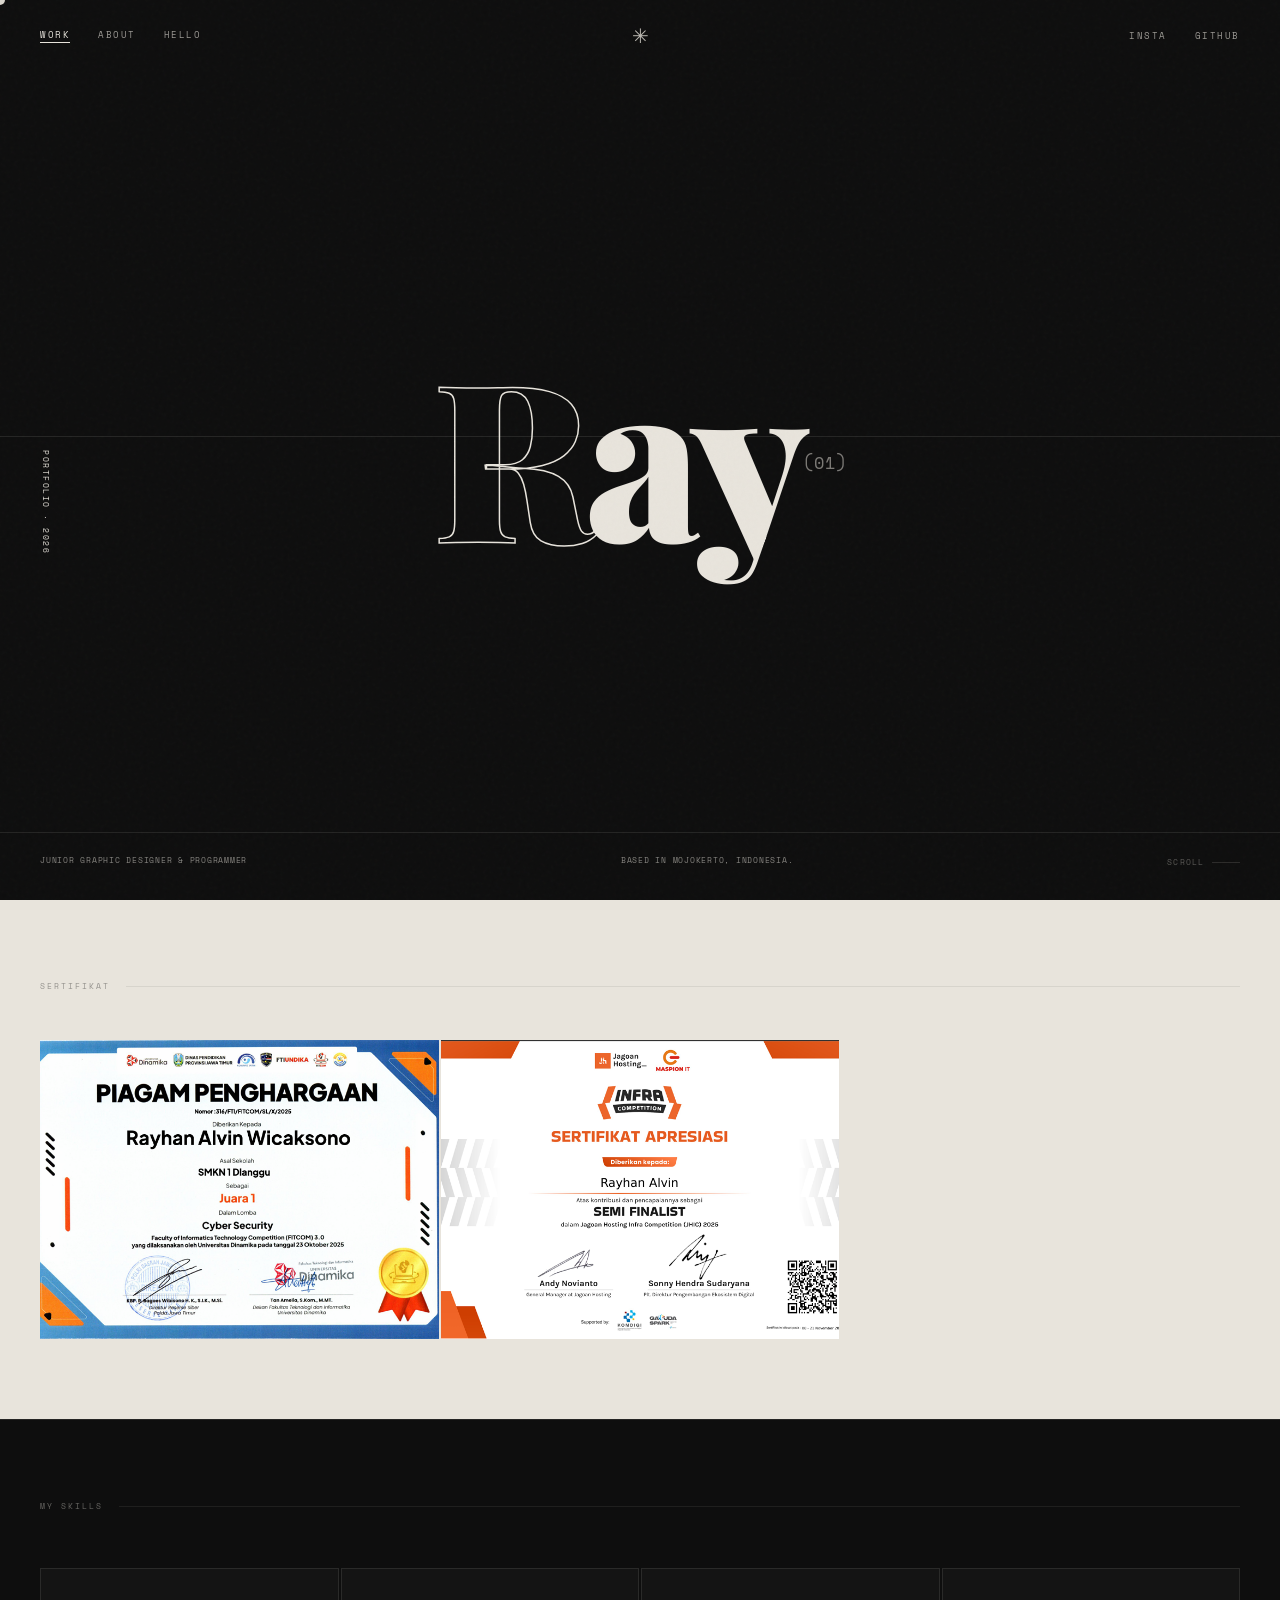
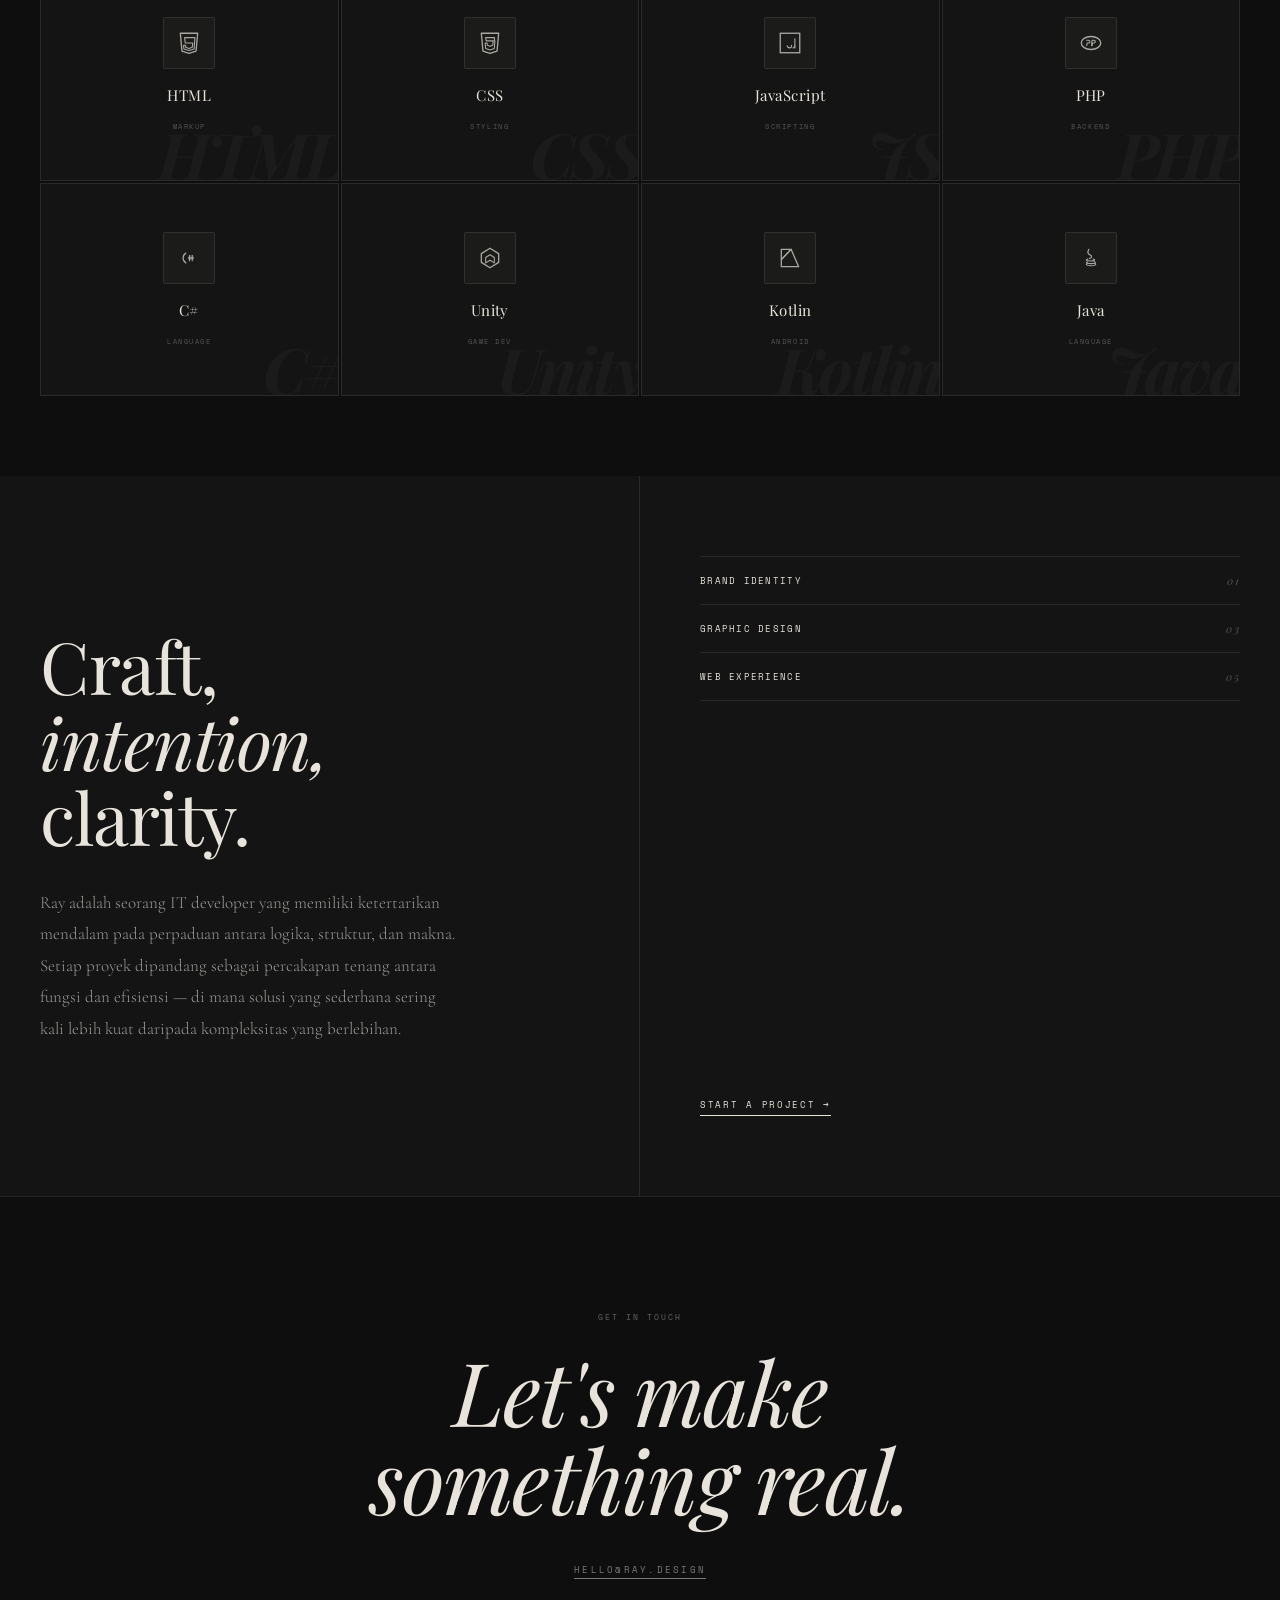
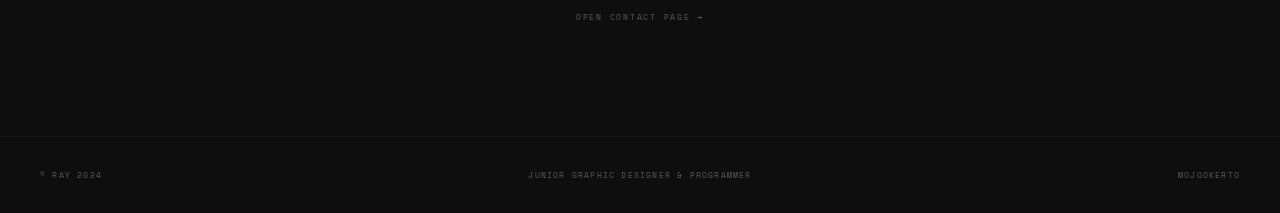
==== index.html @ fd2393e9 "publishing" ====
<!doctype html>
<html lang="en">
  <head>
    <meta charset="UTF-8" />
    <meta name="viewport" content="width=device-width, initial-scale=1.0" />
    <title>Ray — Visual Designer</title>
    <link
      href="https://fonts.googleapis.com/css2?family=Playfair+Display:ital,wght@0,400;0,700;0,900;1,400;1,700&family=Cormorant+Garamond:ital,wght@0,300;0,400;0,600;1,300;1,400&family=Space+Mono:wght@400;700&display=swap"
      rel="stylesheet"
    />
    <link rel="stylesheet" href="css/style.css" />
  </head>

  <body>
    <div class="cursor" id="cursor"></div>

    <!-- ══ HERO ══ -->
    <section id="hero">
      <nav>
        <div class="nav-group">
          <a class="nav-link active" href="work.html">Work</a>
          <a class="nav-link" href="about.html">About</a>
          <a class="nav-link" href="contact.html">Hello</a>
        </div>
        <span class="nav-center">✳</span>
        <div class="nav-group">
          <a class="nav-link" href="https://www.instagram.com/meofcrayy/" target="_blank" rel="noopener">Insta</a>
          <a class="nav-link" href="https://github.com/pace-beepbeep" target="_blank" rel="noopener">GitHub</a>
        </div>
      </nav>

      <span class="edition-label">Portfolio · 2026</span>

      <div class="hero-wrap">
        <div class="hero-line"></div>
        <h1 class="hero-name">
          <span class="outline-letter">R</span>ay<sup>(01)</sup>
        </h1>
      </div>

      <div class="bio-strip">
        <p class="bio-text">Junior Graphic Designer &amp; Programmer<br /></p>
        <div class="bio-right">
          <p class="bio-text">Based in Mojokerto, Indonesia.</p>
        </div>
        <p class="scroll-hint">Scroll</p>
      </div>
    </section>

    <!-- ══ WORK ══ -->
    <section id="work">
      <p class="section-label">Sertifikat</p>
      <div class="work-grid" id="cert-grid">
        <!-- Diisi otomatis oleh script/index.js -->
      </div>
      <p class="cert-empty" id="cert-empty" style="display: none">
        Belum ada sertifikat. Tambahkan di <code>script/index.js</code>.
      </p>
    </section>

    <!-- ══ LIGHTBOX ══ -->
    <div
      class="lightbox"
      id="lightbox"
      role="dialog"
      aria-modal="true"
      aria-label="Certificate viewer"
    >
      <button class="lightbox-close" id="lightbox-close" aria-label="Close">
        ✕
      </button>
      <div class="lightbox-inner">
        <img class="lightbox-img" id="lightbox-img" src="" alt="" />
        <div class="lightbox-caption">
          <p class="lightbox-title" id="lightbox-title"></p>
          <p class="lightbox-tag" id="lightbox-tag"></p>
        </div>
      </div>
    </div>

    <!-- ══ SKILLS ══ -->
    <section id="skills">
      <p class="section-label skill-section-label">My Skills</p>
      <div class="skills-grid">
        <div class="skill-card" data-skill="HTML">
          <div class="skill-icon-wrap">
            <svg
              viewBox="0 0 24 24"
              fill="none"
              xmlns="http://www.w3.org/2000/svg"
              class="skill-svg"
            >
              <path
                d="M4 3L5.5 19.5L12 21.5L18.5 19.5L20 3H4Z"
                stroke="currentColor"
                stroke-width="1.2"
                stroke-linejoin="round"
              />
              <path
                d="M16 7H8L8.5 12H15.5L15 16L12 17L9 16L8.8 14H7L7.3 17.5L12 19L16.7 17.5L17.5 7H16Z"
                stroke="currentColor"
                stroke-width="1"
                stroke-linejoin="round"
              />
            </svg>
          </div>
          <span class="skill-name">HTML</span>
          <span class="skill-tag">Markup</span>
        </div>

        <div class="skill-card" data-skill="CSS">
          <div class="skill-icon-wrap">
            <svg
              viewBox="0 0 24 24"
              fill="none"
              xmlns="http://www.w3.org/2000/svg"
              class="skill-svg"
            >
              <path
                d="M4 3L5.5 19.5L12 21.5L18.5 19.5L20 3H4Z"
                stroke="currentColor"
                stroke-width="1.2"
                stroke-linejoin="round"
              />
              <path
                d="M16 7H8L8.5 10H15L14.5 14L12 15L9.5 14L9.3 12H7.5L8 17L12 18.5L16 17L16.5 10H16L16.2 7H16Z"
                stroke="currentColor"
                stroke-width="1"
                stroke-linejoin="round"
              />
            </svg>
          </div>
          <span class="skill-name">CSS</span>
          <span class="skill-tag">Styling</span>
        </div>

        <div class="skill-card" data-skill="JS">
          <div class="skill-icon-wrap">
            <svg
              viewBox="0 0 24 24"
              fill="none"
              xmlns="http://www.w3.org/2000/svg"
              class="skill-svg"
            >
              <rect
                x="3"
                y="3"
                width="18"
                height="18"
                stroke="currentColor"
                stroke-width="1.2"
              />
              <path
                d="M13.5 14C13.5 15.5 12.8 16.5 11.5 16.5C10.3 16.5 9.5 15.7 9.3 14.5"
                stroke="currentColor"
                stroke-width="1"
                stroke-linecap="round"
              />
              <path
                d="M16.5 14.5C16.3 15.7 15.8 16.5 14.8 16.5"
                stroke="currentColor"
                stroke-width="1"
                stroke-linecap="round"
              />
              <line
                x1="16.5"
                y1="8"
                x2="16.5"
                y2="16.5"
                stroke="currentColor"
                stroke-width="1"
                stroke-linecap="round"
              />
            </svg>
          </div>
          <span class="skill-name">JavaScript</span>
          <span class="skill-tag">Scripting</span>
        </div>

        <div class="skill-card" data-skill="PHP">
          <div class="skill-icon-wrap">
            <svg
              viewBox="0 0 24 24"
              fill="none"
              xmlns="http://www.w3.org/2000/svg"
              class="skill-svg"
            >
              <ellipse
                cx="12"
                cy="12"
                rx="9"
                ry="6"
                stroke="currentColor"
                stroke-width="1.2"
              />
              <path
                d="M8 9.5H9.5C10.5 9.5 11 10 11 10.8C11 11.6 10.5 12 9.5 12H8.5L8 14.5"
                stroke="currentColor"
                stroke-width="1"
                stroke-linecap="round"
                stroke-linejoin="round"
              />
              <path
                d="M13 14.5L13.5 12H14.5C15.5 12 16 11.5 16 10.5C16 9.7 15.5 9.5 14.5 9.5H13L12.5 14.5"
                stroke="currentColor"
                stroke-width="1"
                stroke-linecap="round"
                stroke-linejoin="round"
              />
            </svg>
          </div>
          <span class="skill-name">PHP</span>
          <span class="skill-tag">Backend</span>
        </div>

        <div class="skill-card" data-skill="C#">
          <div class="skill-icon-wrap">
            <svg
              viewBox="0 0 24 24"
              fill="none"
              xmlns="http://www.w3.org/2000/svg"
              class="skill-svg"
            >
              <path
                d="M9 7.5C7.5 8.5 6.5 10.1 6.5 12C6.5 13.9 7.5 15.5 9 16.5"
                stroke="currentColor"
                stroke-width="1.2"
                stroke-linecap="round"
              />
              <line
                x1="12.5"
                y1="9.5"
                x2="12.5"
                y2="14.5"
                stroke="currentColor"
                stroke-width="1"
                stroke-linecap="round"
              />
              <line
                x1="15"
                y1="9.5"
                x2="15"
                y2="14.5"
                stroke="currentColor"
                stroke-width="1"
                stroke-linecap="round"
              />
              <line
                x1="11.5"
                y1="11.3"
                x2="16"
                y2="11.3"
                stroke="currentColor"
                stroke-width="1"
                stroke-linecap="round"
              />
              <line
                x1="11.5"
                y1="12.7"
                x2="16"
                y2="12.7"
                stroke="currentColor"
                stroke-width="1"
                stroke-linecap="round"
              />
            </svg>
          </div>
          <span class="skill-name">C#</span>
          <span class="skill-tag">Language</span>
        </div>

        <div class="skill-card" data-skill="Unity">
          <div class="skill-icon-wrap">
            <svg
              viewBox="0 0 24 24"
              fill="none"
              xmlns="http://www.w3.org/2000/svg"
              class="skill-svg"
            >
              <polygon
                points="12,3 20,8 20,16 12,21 4,16 4,8"
                stroke="currentColor"
                stroke-width="1.2"
                stroke-linejoin="round"
              />
              <path
                d="M12 9L16 11.5V16.5L12 14L8 16.5V11.5L12 9Z"
                stroke="currentColor"
                stroke-width="1"
                stroke-linejoin="round"
              />
            </svg>
          </div>
          <span class="skill-name">Unity</span>
          <span class="skill-tag">Game Dev</span>
        </div>

        <div class="skill-card" data-skill="Kotlin">
          <div class="skill-icon-wrap">
            <svg
              viewBox="0 0 24 24"
              fill="none"
              xmlns="http://www.w3.org/2000/svg"
              class="skill-svg"
            >
              <path
                d="M4 4H13L4 13.5V4Z"
                stroke="currentColor"
                stroke-width="1.2"
                stroke-linejoin="round"
              />
              <path
                d="M4 13.5L13 4L20 20H4V13.5Z"
                stroke="currentColor"
                stroke-width="1.2"
                stroke-linejoin="round"
              />
            </svg>
          </div>
          <span class="skill-name">Kotlin</span>
          <span class="skill-tag">Android</span>
        </div>

        <div class="skill-card" data-skill="Java">
          <div class="skill-icon-wrap">
            <svg
              viewBox="0 0 24 24"
              fill="none"
              xmlns="http://www.w3.org/2000/svg"
              class="skill-svg"
            >
              <path
                d="M10 4C10 4 8.5 6.5 9.5 8C10.5 9.5 12.5 9 12.5 10.5C12.5 12 10.5 12.5 10.5 12.5"
                stroke="currentColor"
                stroke-width="1.1"
                stroke-linecap="round"
              />
              <path
                d="M8.5 17C8.5 17 7 17.5 8 18.3C9.5 19.5 14.5 19.5 16 18.3C17 17.5 15.5 17 15.5 17"
                stroke="currentColor"
                stroke-width="1"
                stroke-linecap="round"
              />
              <path
                d="M9 15.5C9 15.5 7 16 8.5 16.8C9.5 17.3 14 17.3 15.5 16.8C17 16 15 15.5 15 15.5"
                stroke="currentColor"
                stroke-width="1"
                stroke-linecap="round"
              />
              <path
                d="M14 13C14 13 16 13.7 15 14.3C14.5 14.6 13 14.7 11.5 14.7C10 14.7 8.5 14.5 8 14.3C7 13.7 9 13 9 13"
                stroke="currentColor"
                stroke-width="1"
                stroke-linecap="round"
              />
            </svg>
          </div>
          <span class="skill-name">Java</span>
          <span class="skill-tag">Language</span>
        </div>
      </div>
    </section>

    <!-- ══ ABOUT ══ -->
    <section id="about">
      <div class="about-left">
        <h2 class="about-heading">
          Craft,<br /><em>intention,</em><br />clarity.
        </h2>
        <p class="about-body">
          Ray adalah seorang IT developer yang memiliki ketertarikan mendalam
          pada perpaduan antara logika, struktur, dan makna. Setiap proyek
          dipandang sebagai percakapan tenang antara fungsi dan efisiensi — di
          mana solusi yang sederhana sering kali lebih kuat daripada
          kompleksitas yang berlebihan.
        </p>
      </div>
      <div class="about-right">
        <ul class="skills-list">
          <li><span>Brand Identity</span><span class="skill-num">01</span></li>
          <li><span>Graphic Design</span><span class="skill-num">03</span></li>
          <li><span>Web Experience</span><span class="skill-num">05</span></li>
        </ul>
        <a class="about-cta" href="#contact">Start a project →</a>
      </div>
    </section>

    <!-- ══ CONTACT ══ -->
    <section id="contact">
      <p class="contact-eyebrow">Get in touch</p>
      <h2 class="contact-heading">Let's make<br />something real.</h2>
      <a class="contact-email" href="mailto:hello@ray.design"
        >hello@ray.design</a
      >
      <a class="contact-cta-page" href="contact.html">Open contact page →</a>
    </section>

    <!-- ══ FOOTER ══ -->
    <footer>
      <span>© Ray 2024</span>
      <span>Junior Graphic Designer &amp; Programmer</span>
      <span>Mojookerto</span>
    </footer>

    <script src="script/index.js"></script>
  </body>
</html>
---- css/style.css ----
*, *::before, *::after {
    margin: 0; padding: 0; box-sizing: border-box;
  }

  :root {
    --bg: #0e0e0e;
    --bg-alt: #141414;
    --ink: #e8e4dc;
    --ink-muted: rgba(232,228,220,0.45);
    --ink-faint: rgba(232,228,220,0.1);
    --white: #1a1a1a;
    --serif: 'Playfair Display', Georgia, serif;
    --serif2: 'Cormorant Garamond', Georgia, serif;
    --mono: 'Space Mono', monospace;
  }

  html { scroll-behavior: smooth; }

  body {
    background: var(--bg);
    color: var(--ink);
    font-family: var(--mono);
    cursor: none;
    overflow-x: hidden;
  }

  /* ── CUSTOM CURSOR ── */
  .cursor {
    position: fixed;
    width: 10px; height: 10px;
    background: var(--ink);
    border-radius: 50%;
    pointer-events: none;
    transform: translate(-50%, -50%);
    transition: width 0.2s, height 0.2s, opacity 0.2s;
    z-index: 9999;
    mix-blend-mode: difference;
  }
  .cursor.expanded {
    width: 44px; height: 44px;
    background: transparent;
    border: 1px solid var(--ink);
  }

  /* ── GRAIN OVERLAY ── */
  body::after {
    content: '';
    position: fixed;
    inset: 0;
    background-image: url("data:image/svg+xml,%3Csvg viewBox='0 0 256 256' xmlns='http://www.w3.org/2000/svg'%3E%3Cfilter id='noise'%3E%3CfeTurbulence type='fractalNoise' baseFrequency='0.9' numOctaves='4' stitchTiles='stitch'/%3E%3C/filter%3E%3Crect width='100%25' height='100%25' filter='url(%23noise)' opacity='0.035'/%3E%3C/svg%3E");
    pointer-events: none;
    z-index: 9998;
    opacity: 0.6;
  }

  /* ── PAGE SECTIONS ── */
  section { min-height: 100vh; }

  /* ══════════════════════════════
     HERO
  ══════════════════════════════ */
  #hero {
    position: relative;
    display: flex;
    flex-direction: column;
    background: var(--bg);
    overflow: hidden;
  }

  /* NAV */
  nav {
    display: flex;
    justify-content: space-between;
    align-items: center;
    padding: 28px 40px;
    position: relative;
    z-index: 10;
    animation: fadeUp 1s 0.1s both;
  }
  .nav-group { display: flex; gap: 28px; }
  .nav-link {
    font-size: 8.5px;
    letter-spacing: 0.18em;
    text-transform: uppercase;
    color: var(--ink);
    text-decoration: none;
    opacity: 0.65;
    transition: opacity 0.25s;
  }
  .nav-link:hover { opacity: 1; }
  .nav-link.active {
    opacity: 1;
    border-bottom: 1px solid var(--ink);
    padding-bottom: 1px;
  }
  .nav-center {
    position: absolute;
    left: 50%;
    transform: translateX(-50%);
    font-size: 20px;
    line-height: 1;
    opacity: 0.8;
    animation: spin 20s linear infinite;
  }
  @keyframes spin { to { transform: translateX(-50%) rotate(360deg); } }

  /* EDITION LABEL */
  .edition-label {
    position: absolute;
    left: 40px;
    top: 50%;
    transform: translateY(-50%) rotate(180deg);
    font-size: 7.5px;
    letter-spacing: 0.2em;
    text-transform: uppercase;
    color: var(--ink);
    opacity: 0.35;
    writing-mode: vertical-lr;
    animation: fadeUp 1.2s 0.6s both;
  }

  /* HERO NAME */
  .hero-wrap {
    flex: 1;
    display: flex;
    align-items: center;
    justify-content: center;
    padding: 0 80px;
    position: relative;
  }
  .hero-name {
    font-family: var(--serif);
    font-size: clamp(110px, 22vw, 220px);
    font-weight: 900;
    letter-spacing: -0.03em;
    line-height: 0.85;
    color: var(--ink);
    position: relative;
    z-index: 2;
    animation: nameReveal 1.4s 0.3s cubic-bezier(0.16, 1, 0.3, 1) both;
    user-select: none;
  }
  .hero-name .outline-letter {
    -webkit-text-stroke: 1.5px var(--ink);
    color: transparent;
  }
  .hero-name sup {
    font-family: var(--mono);
    font-size: clamp(11px, 1.5vw, 17px);
    font-weight: 400;
    vertical-align: super;
    letter-spacing: 0.05em;
    opacity: 0.5;
    -webkit-text-stroke: 0;
    color: var(--ink);
  }

  /* Decorative line across hero */
  .hero-line {
    position: absolute;
    left: 0; right: 0;
    height: 1px;
    background: var(--ink-faint);
    top: 48%;
    z-index: 1;
    animation: expandLine 1.2s 0.8s ease both;
    transform-origin: center;
  }
  @keyframes expandLine { from { transform: scaleX(0); } to { transform: scaleX(1); } }

  /* BIO */
  .bio-strip {
    display: flex;
    justify-content: space-between;
    align-items: flex-end;
    padding: 20px 40px 32px;
    border-top: 1px solid var(--ink-faint);
    animation: fadeUp 1s 0.9s both;
  }
  .bio-text {
    font-size: 7.5px;
    letter-spacing: 0.1em;
    line-height: 2;
    text-transform: uppercase;
    opacity: 0.55;
    max-width: 300px;
  }
  .bio-right { text-align: right; }
  .scroll-hint {
    font-size: 7.5px;
    letter-spacing: 0.15em;
    text-transform: uppercase;
    opacity: 0.35;
    display: flex;
    align-items: center;
    gap: 8px;
  }
  .scroll-hint::after {
    content: '';
    display: block;
    width: 28px; height: 1px;
    background: var(--ink);
    opacity: 0.4;
  }

  /* ══════════════════════════════
     WORK SECTION
  ══════════════════════════════ */
  #work {
    background: var(--ink);
    color: var(--white);
    padding: 80px 40px;
    min-height: auto;
  }
  .section-label {
    font-size: 8px;
    letter-spacing: 0.25em;
    text-transform: uppercase;
    opacity: 0.4;
    margin-bottom: 48px;
    display: flex;
    align-items: center;
    gap: 16px;
  }
  .section-label::after {
    content: '';
    flex: 1;
    height: 1px;
    background: currentColor;
    opacity: 0.2;
  }

  .work-grid {
    display: grid;
    grid-template-columns: repeat(3, 1fr);
    gap: 2px;
  }
  .work-item {
    position: relative;
    aspect-ratio: 4/3;
    overflow: hidden;
    background: #1a1a1a;
    cursor: none;
  }
  .work-item:hover .work-overlay { opacity: 1; }
  .work-item:hover .work-img { transform: scale(1.04); }
  .work-img {
    width: 100%; height: 100%;
    object-fit: cover;
    display: block;
    transition: transform 0.6s cubic-bezier(0.16,1,0.3,1);
    background: linear-gradient(135deg, #1c1c1c 0%, #333 100%);
  }
  .work-placeholder {
    width: 100%; height: 100%;
    display: flex;
    align-items: center;
    justify-content: center;
    transition: transform 0.6s cubic-bezier(0.16,1,0.3,1);
  }
  .work-placeholder-inner {
    font-family: var(--serif);
    font-style: italic;
    font-size: 13px;
    color: rgba(255,255,255,0.15);
    letter-spacing: 0.1em;
  }
  .work-overlay {
    position: absolute;
    inset: 0;
    background: rgba(14,14,14,0.85);
    display: flex;
    flex-direction: column;
    justify-content: flex-end;
    padding: 24px;
    opacity: 0;
    transition: opacity 0.35s;
  }
  .work-title {
    font-family: var(--serif);
    font-size: 22px;
    font-weight: 400;
    color: var(--white);
    margin-bottom: 6px;
  }
  .work-tag {
    font-size: 8px;
    letter-spacing: 0.2em;
    text-transform: uppercase;
    opacity: 0.5;
  }

  /* Certificate image inside work-item */
  .cert-img {
    width: 100%; height: 100%;
    object-fit: cover;
    display: block;
    transition: transform 0.6s cubic-bezier(0.16,1,0.3,1);
  }
  .cert-item:hover .cert-img { transform: scale(1.04); }

  /* Broken image fallback */
  .cert-broken {
    background: linear-gradient(135deg, #1c1c1c 0%, #2a2a2a 100%);
    display: flex; align-items: center; justify-content: center;
  }
  .cert-broken::after {
    content: 'Gambar tidak ditemukan';
    font-size: 8px;
    letter-spacing: 0.15em;
    text-transform: uppercase;
    color: rgba(232,228,220,0.2);
  }

  /* Cert overlay text overrides */
  .cert-overlay .work-title {
    color: #ffffff;
    font-weight: 700;
  }
  .cert-overlay .work-tag {
    color: #ffffff;
    opacity: 0.75;
  }

  /* Cert overlay extras */
  .cert-num {
    font-family: var(--serif);
    font-style: italic;
    font-size: 11px;
    opacity: 0.3;
    margin-bottom: auto;
    display: block;
  }
  .cert-view-hint {
    font-size: 7px;
    letter-spacing: 0.18em;
    text-transform: uppercase;
    opacity: 0.4;
    margin-top: 6px;
    display: block;
  }

  /* Empty state */
  .cert-empty {
    text-align: center;
    padding: 64px 40px;
    font-size: 8px;
    letter-spacing: 0.18em;
    text-transform: uppercase;
    opacity: 0.3;
  }
  .cert-empty code {
    font-family: var(--mono);
    background: var(--ink-faint);
    padding: 2px 6px;
    border-radius: 2px;
    opacity: 1;
  }

  /* ══════════════════════════════
     LIGHTBOX
  ══════════════════════════════ */
  .lightbox {
    position: fixed;
    inset: 0;
    background: rgba(10,10,10,0.96);
    z-index: 10000;
    display: flex;
    align-items: center;
    justify-content: center;
    opacity: 0;
    pointer-events: none;
    transition: opacity 0.35s;
    backdrop-filter: blur(6px);
  }
  .lightbox.active {
    opacity: 1;
    pointer-events: all;
  }
  .lightbox-close {
    position: absolute;
    top: 28px; right: 36px;
    background: none;
    border: 1px solid var(--ink-faint);
    color: var(--ink);
    font-size: 14px;
    width: 40px; height: 40px;
    border-radius: 50%;
    cursor: none;
    display: flex; align-items: center; justify-content: center;
    transition: border-color 0.25s, opacity 0.25s;
    opacity: 0.5;
  }
  .lightbox-close:hover { opacity: 1; border-color: var(--ink); }
  .lightbox-inner {
    display: flex;
    flex-direction: column;
    align-items: center;
    gap: 24px;
    max-width: min(90vw, 900px);
    max-height: 90vh;
    animation: fadeUp 0.4s cubic-bezier(0.16,1,0.3,1);
  }
  .lightbox-img {
    max-width: 100%;
    max-height: 70vh;
    object-fit: contain;
    border: 1px solid var(--ink-faint);
    display: block;
  }
  .lightbox-caption { text-align: center; }
  .lightbox-title {
    font-family: var(--serif);
    font-size: 20px;
    font-weight: 400;
    letter-spacing: -0.01em;
    margin-bottom: 6px;
  }
  .lightbox-tag {
    font-size: 7.5px;
    letter-spacing: 0.2em;
    text-transform: uppercase;
    opacity: 0.4;
  }

  /* ══════════════════════════════
     SKILLS SECTION
  ══════════════════════════════ */
  #skills {
    background: var(--bg);
    padding: 80px 40px;
    min-height: auto;
    border-top: 1px solid var(--ink-faint);
  }
  .skill-section-label {
    color: var(--ink);
    margin-bottom: 56px;
  }
  .skills-grid {
    display: grid;
    grid-template-columns: repeat(4, 1fr);
    gap: 2px;
  }
  .skill-card {
    position: relative;
    display: flex;
    flex-direction: column;
    align-items: center;
    justify-content: center;
    gap: 16px;
    padding: 48px 24px;
    border: 1px solid var(--ink-faint);
    background: var(--bg-alt);
    cursor: none;
    overflow: hidden;
    transition: border-color 0.35s, background 0.35s;
  }
  .skill-card::before {
    content: attr(data-skill);
    position: absolute;
    bottom: -10px;
    right: -4px;
    font-family: var(--serif);
    font-style: italic;
    font-size: 64px;
    font-weight: 700;
    color: var(--ink);
    opacity: 0.03;
    letter-spacing: -0.04em;
    pointer-events: none;
    transition: opacity 0.4s, transform 0.4s;
    transform: translateY(6px);
  }
  .skill-card:hover::before {
    opacity: 0.07;
    transform: translateY(0);
  }
  .skill-card:hover {
    border-color: rgba(232,228,220,0.2);
    background: #181818;
  }
  .skill-card:hover .skill-icon-wrap {
    transform: translateY(-4px);
  }
  .skill-icon-wrap {
    width: 52px;
    height: 52px;
    display: flex;
    align-items: center;
    justify-content: center;
    border: 1px solid var(--ink-faint);
    border-radius: 2px;
    padding: 12px;
    transition: transform 0.4s cubic-bezier(0.16,1,0.3,1), border-color 0.35s;
    background: rgba(232,228,220,0.03);
  }
  .skill-card:hover .skill-icon-wrap {
    border-color: rgba(232,228,220,0.25);
  }
  .skill-svg {
    width: 100%;
    height: 100%;
    color: var(--ink);
    opacity: 0.7;
    transition: opacity 0.3s;
  }
  .skill-card:hover .skill-svg {
    opacity: 1;
  }
  .skill-name {
    font-family: var(--serif);
    font-size: 15px;
    font-weight: 400;
    color: var(--ink);
    letter-spacing: 0.03em;
    position: relative;
    z-index: 1;
  }
  .skill-tag {
    font-size: 7px;
    letter-spacing: 0.22em;
    text-transform: uppercase;
    color: var(--ink);
    opacity: 0.3;
    position: relative;
    z-index: 1;
  }

  /* ══════════════════════════════
     ABOUT SECTION
  ══════════════════════════════ */
  #about {
    background: var(--bg-alt);
    display: grid;
    grid-template-columns: 1fr 1fr;
    min-height: 80vh;
  }
  .about-left {
    padding: 80px 60px 80px 40px;
    border-right: 1px solid var(--ink-faint);
    display: flex;
    flex-direction: column;
    justify-content: center;
  }
  .about-heading {
    font-family: var(--serif);
    font-size: clamp(42px, 6vw, 72px);
    font-weight: 400;
    line-height: 1.05;
    letter-spacing: -0.02em;
    margin-bottom: 32px;
  }
  .about-heading em { font-style: italic; }
  .about-body {
    font-family: var(--serif2);
    font-size: 17px;
    line-height: 1.85;
    color: rgba(232,228,220,0.65);
    font-weight: 300;
    max-width: 420px;
  }
  .about-right {
    padding: 80px 40px 80px 60px;
    display: flex;
    flex-direction: column;
    justify-content: space-between;
  }
  .skills-list { list-style: none; }
  .skills-list li {
    display: flex;
    justify-content: space-between;
    align-items: center;
    padding: 16px 0;
    border-bottom: 1px solid var(--ink-faint);
    font-size: 8.5px;
    letter-spacing: 0.15em;
    text-transform: uppercase;
  }
  .skills-list li:first-child { border-top: 1px solid var(--ink-faint); }
  .skill-num {
    font-family: var(--serif);
    font-size: 11px;
    font-style: italic;
    opacity: 0.3;
  }
  .about-cta {
    display: inline-flex;
    align-items: center;
    gap: 12px;
    font-size: 8.5px;
    letter-spacing: 0.2em;
    text-transform: uppercase;
    color: var(--ink);
    text-decoration: none;
    border-bottom: 1px solid var(--ink);
    padding-bottom: 4px;
    align-self: flex-start;
    transition: opacity 0.2s;
  }
  .about-cta:hover { opacity: 0.5; }

  /* ══════════════════════════════
     CONTACT SECTION
  ══════════════════════════════ */
  #contact {
    background: var(--bg);
    padding: 100px 40px;
    display: flex;
    flex-direction: column;
    align-items: center;
    justify-content: center;
    text-align: center;
    min-height: 60vh;
    border-top: 1px solid var(--ink-faint);
  }
  .contact-eyebrow {
    font-size: 8px;
    letter-spacing: 0.25em;
    text-transform: uppercase;
    opacity: 0.4;
    margin-bottom: 24px;
  }
  .contact-heading {
    font-family: var(--serif);
    font-size: clamp(40px, 7vw, 88px);
    font-weight: 400;
    font-style: italic;
    letter-spacing: -0.02em;
    line-height: 1;
    margin-bottom: 40px;
  }
  .contact-email {
    font-size: 9px;
    letter-spacing: 0.25em;
    text-transform: uppercase;
    opacity: 0.5;
    text-decoration: none;
    color: var(--ink);
    border-bottom: 1px solid currentColor;
    padding-bottom: 2px;
    transition: opacity 0.2s;
  }
  .contact-email:hover { opacity: 1; }

  .contact-cta-page {
    display: inline-block;
    margin-top: 32px;
    font-size: 8px;
    letter-spacing: 0.22em;
    text-transform: uppercase;
    opacity: 0.35;
    color: var(--ink);
    text-decoration: none;
    transition: opacity 0.2s;
  }
  .contact-cta-page:hover { opacity: 0.7; }

  /* FOOTER */
  footer {
    padding: 32px 40px;
    display: flex;
    justify-content: space-between;
    align-items: center;
    border-top: 1px solid var(--ink-faint);
    font-size: 8px;
    letter-spacing: 0.15em;
    text-transform: uppercase;
    opacity: 0.35;
  }

  /* ── ANIMATIONS ── */
  @keyframes fadeUp {
    from { opacity: 0; transform: translateY(20px); }
    to   { opacity: 1; transform: translateY(0); }
  }
  @keyframes nameReveal {
    from { opacity: 0; transform: translateY(40px) skewY(2deg); }
    to   { opacity: 1; transform: translateY(0) skewY(0); }
  }

  /* ── RESPONSIVE ── */
  @media (max-width: 768px) {
    nav { padding: 20px 20px; }
    .nav-group { gap: 16px; }
    .hero-wrap { padding: 0 20px; }
    .hero-name { font-size: clamp(80px, 20vw, 140px); }
    .bio-strip { flex-direction: column; gap: 12px; padding: 16px 20px 24px; }
    .work-grid { grid-template-columns: 1fr; }
    #about { grid-template-columns: 1fr; }
    .about-left { padding: 60px 20px 40px; border-right: none; border-bottom: 1px solid var(--ink-faint); }
    .about-right { padding: 40px 20px 60px; }
    #work { padding: 60px 20px; }
    #skills { padding: 60px 20px; }
    .skills-grid { grid-template-columns: repeat(2, 1fr); }
    .skill-card { padding: 36px 16px; }
    #contact { padding: 60px 20px; }
    footer { padding: 24px 20px; flex-direction: column; gap: 8px; }
    .edition-label { display: none; }
  }
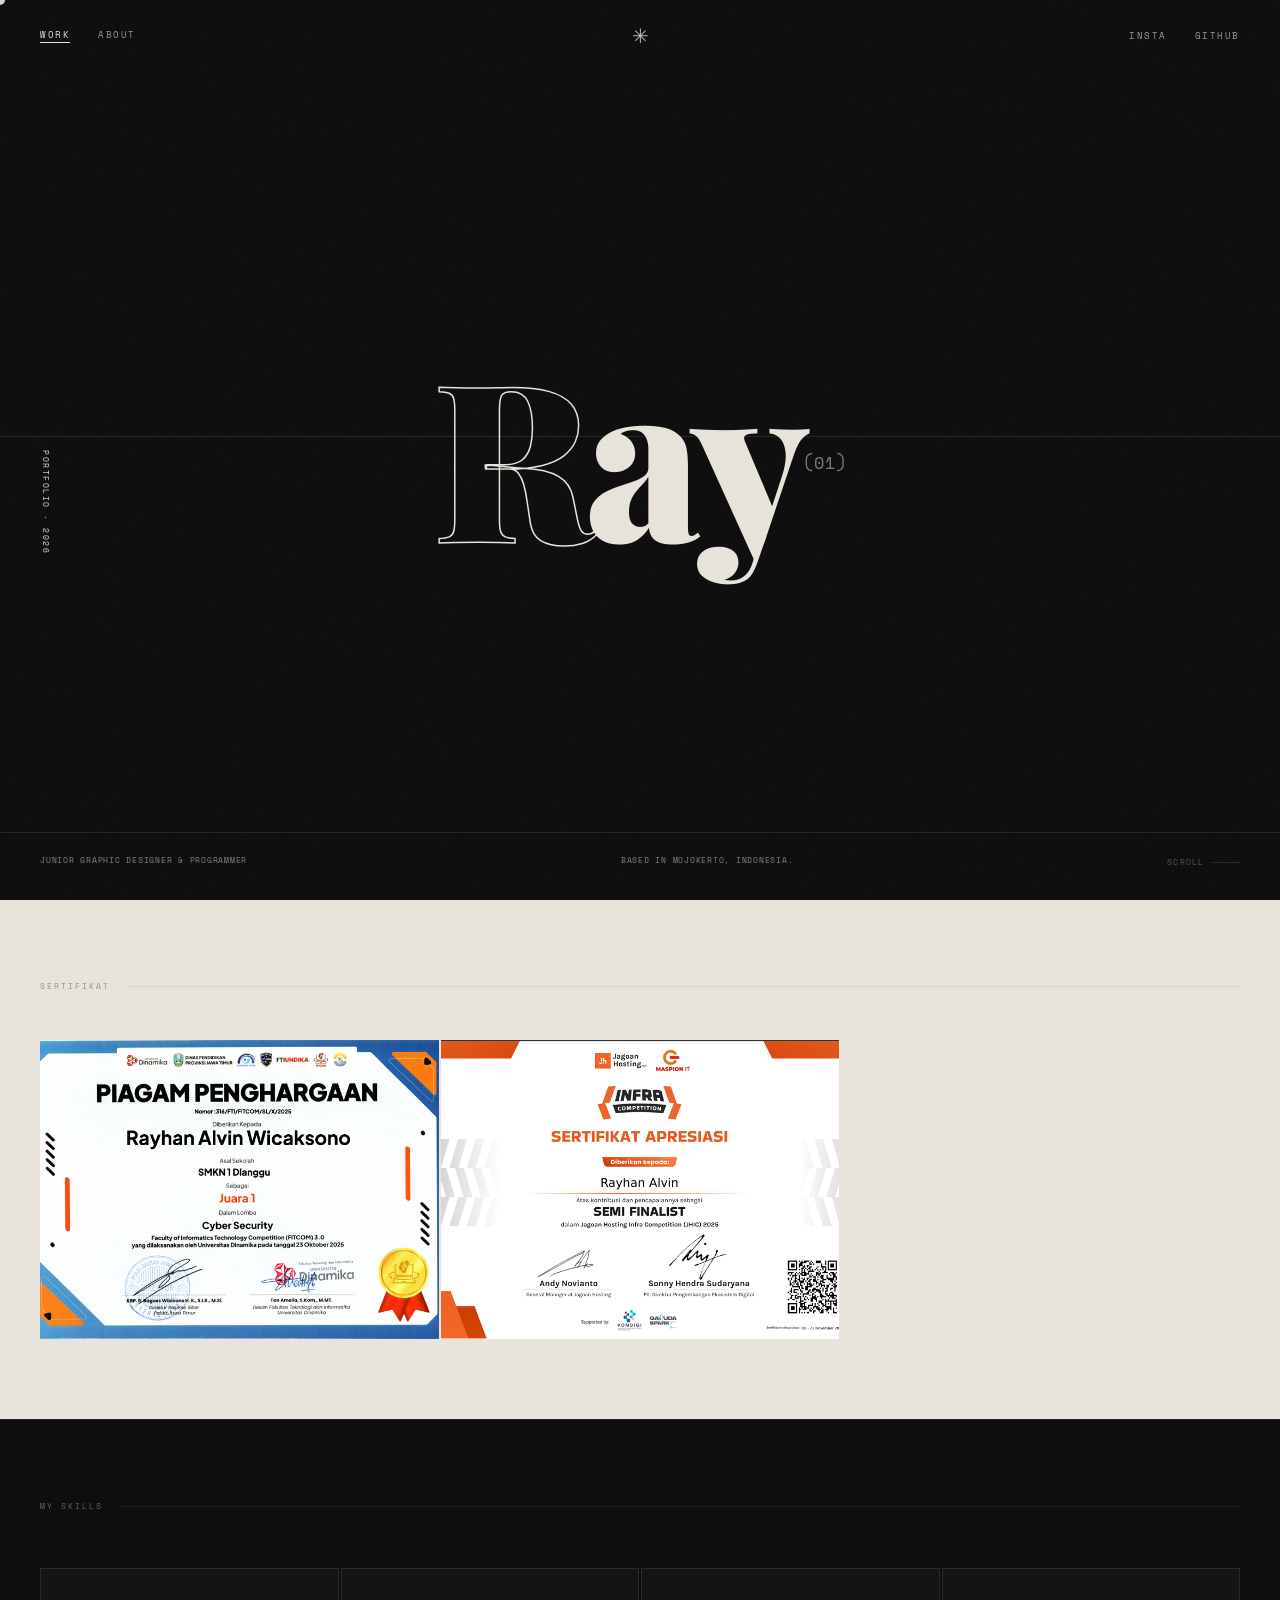
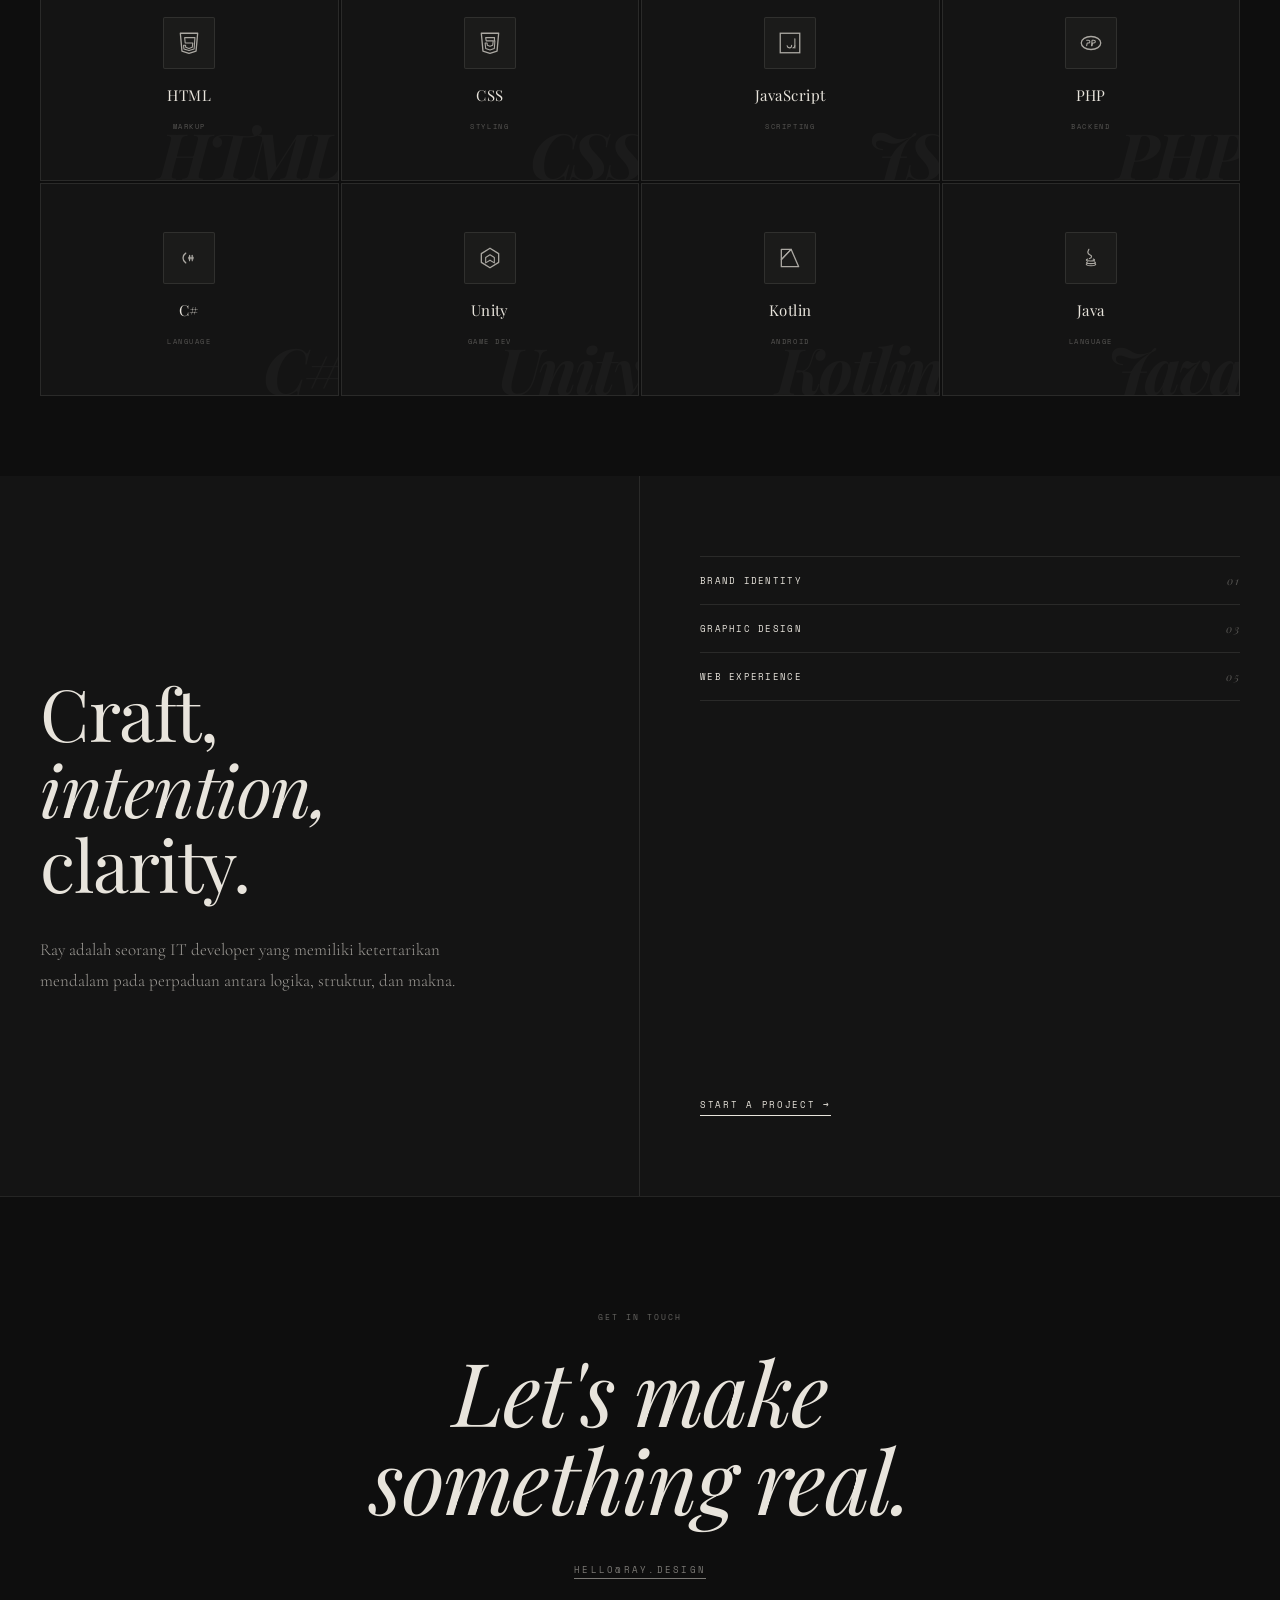
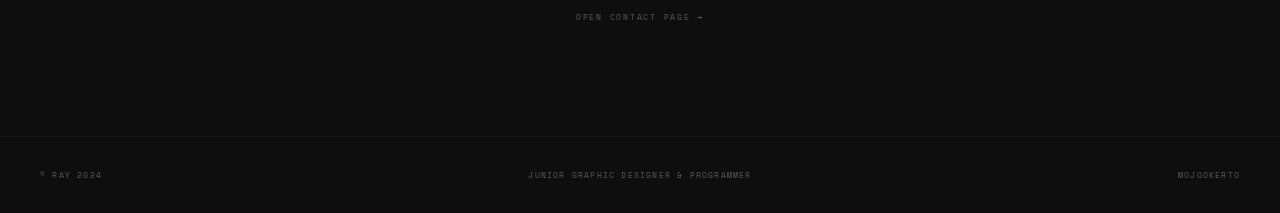
==== commit 5368925d: "little revision" ====
--- a/index.html
+++ b/index.html
@@ -20,12 +20,23 @@
         <div class="nav-group">
           <a class="nav-link active" href="work.html">Work</a>
           <a class="nav-link" href="about.html">About</a>
-          <a class="nav-link" href="contact.html">Hello</a>
         </div>
         <span class="nav-center">✳</span>
         <div class="nav-group">
-          <a class="nav-link" href="https://www.instagram.com/meofcrayy/" target="_blank" rel="noopener">Insta</a>
-          <a class="nav-link" href="https://github.com/pace-beepbeep" target="_blank" rel="noopener">GitHub</a>
+          <a
+            class="nav-link"
+            href="https://www.instagram.com/meofcrayy/"
+            target="_blank"
+            rel="noopener"
+            >Insta</a
+          >
+          <a
+            class="nav-link"
+            href="https://github.com/pace-beepbeep"
+            target="_blank"
+            rel="noopener"
+            >GitHub</a
+          >
         </div>
       </nav>
 
@@ -369,10 +380,7 @@
         </h2>
         <p class="about-body">
           Ray adalah seorang IT developer yang memiliki ketertarikan mendalam
-          pada perpaduan antara logika, struktur, dan makna. Setiap proyek
-          dipandang sebagai percakapan tenang antara fungsi dan efisiensi — di
-          mana solusi yang sederhana sering kali lebih kuat daripada
-          kompleksitas yang berlebihan.
+          pada perpaduan antara logika, struktur, dan makna.
         </p>
       </div>
       <div class="about-right">
